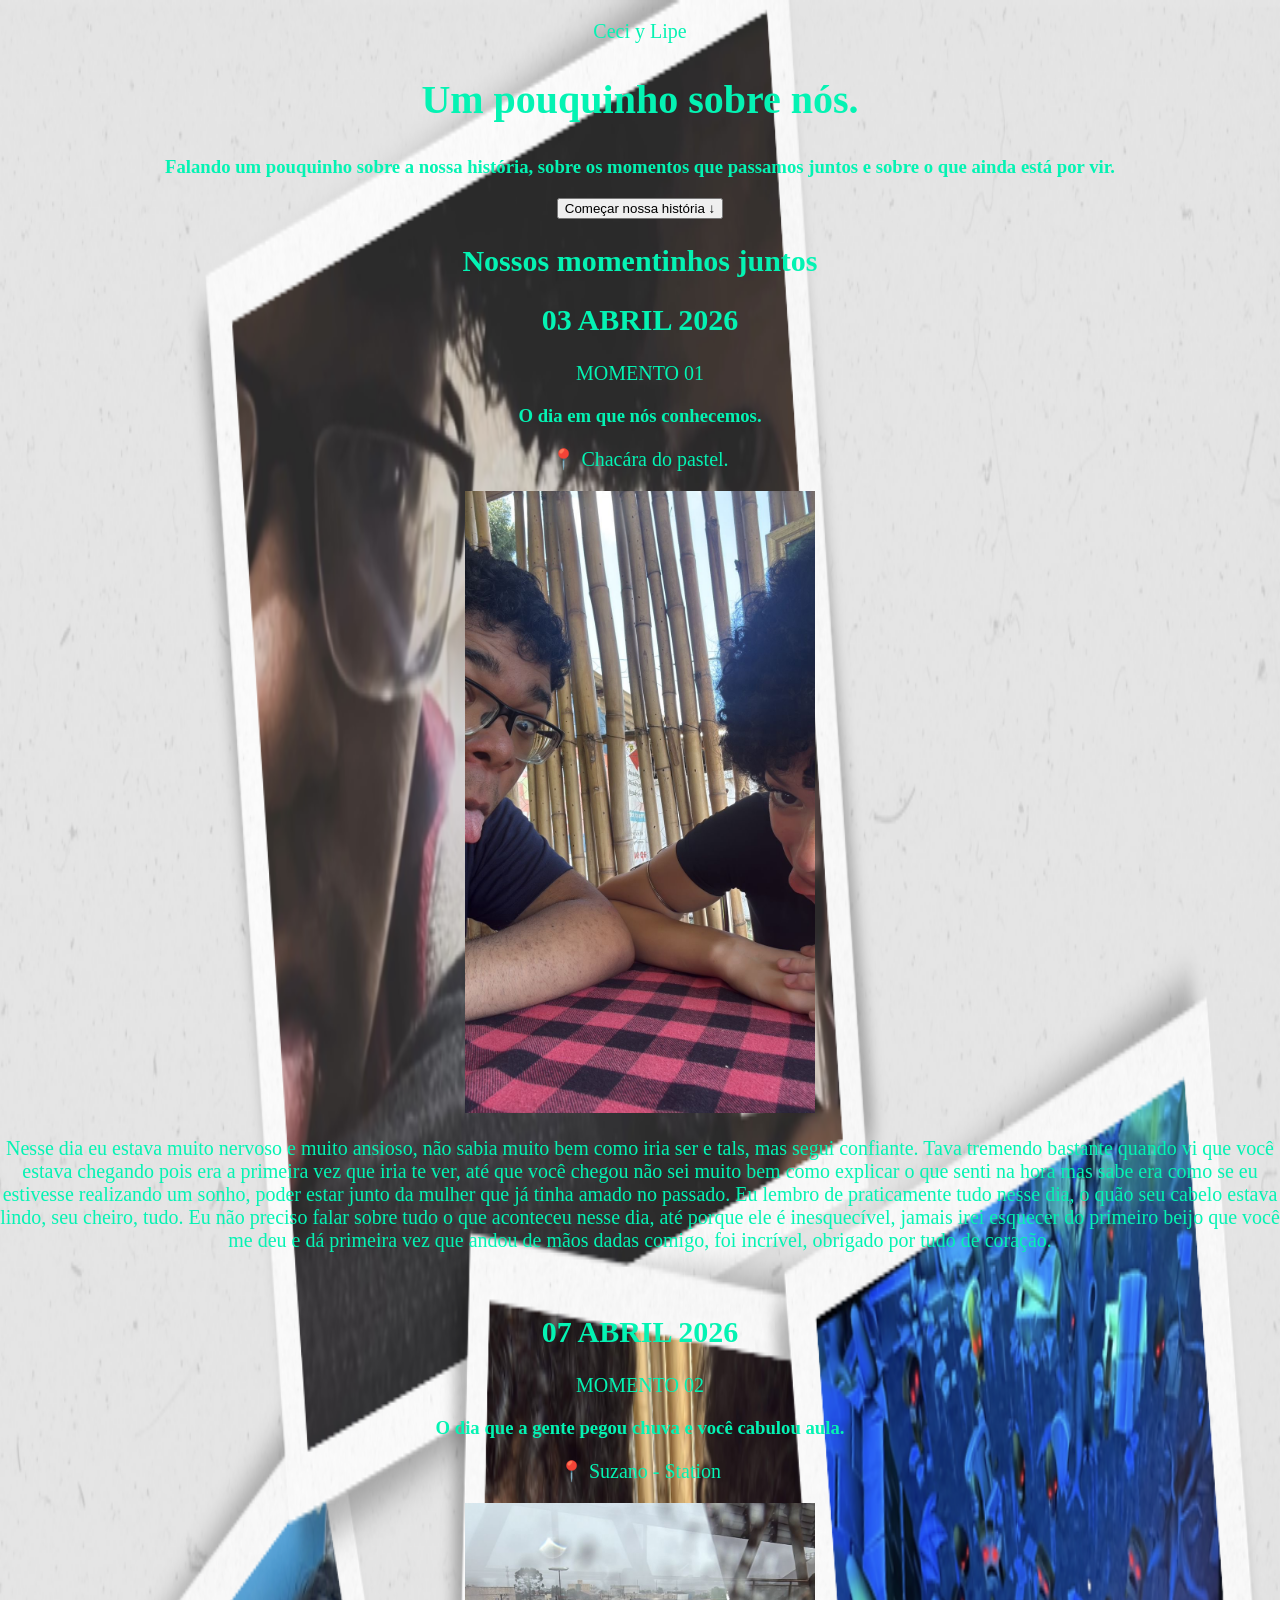
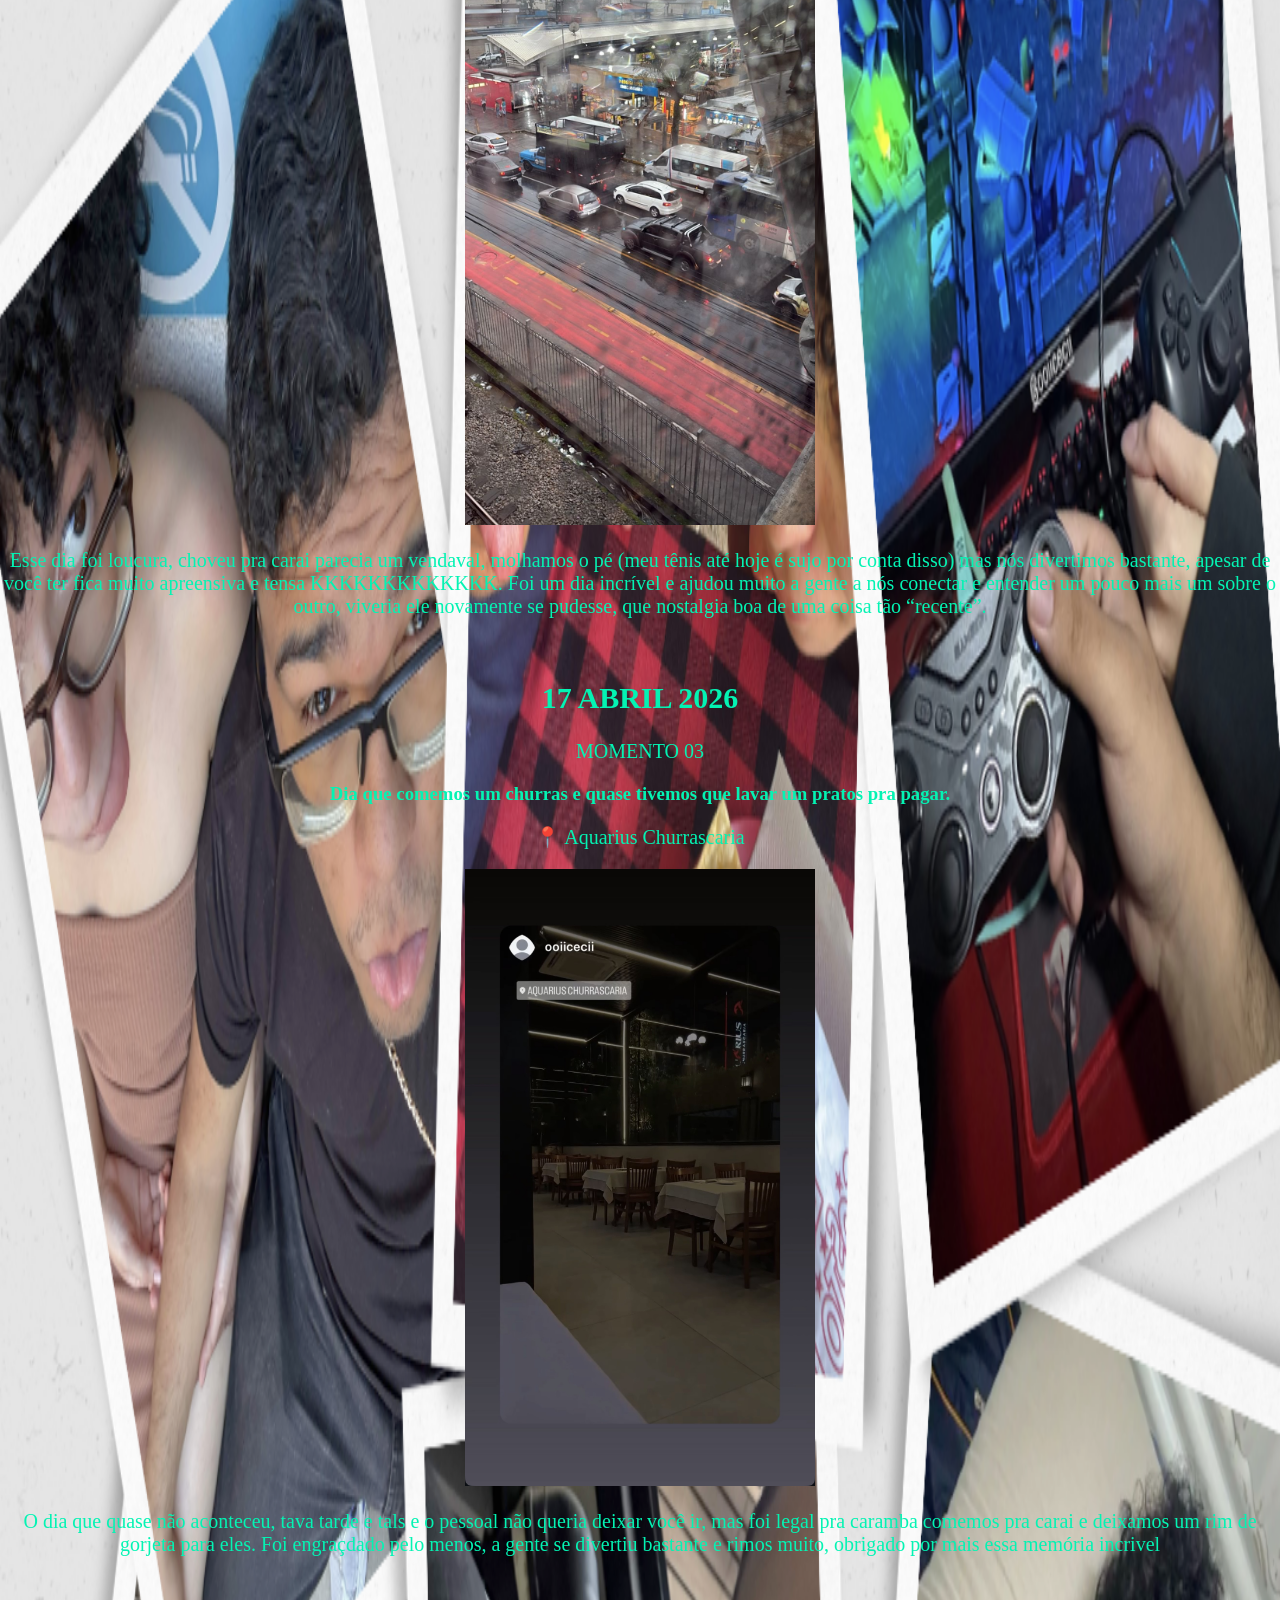
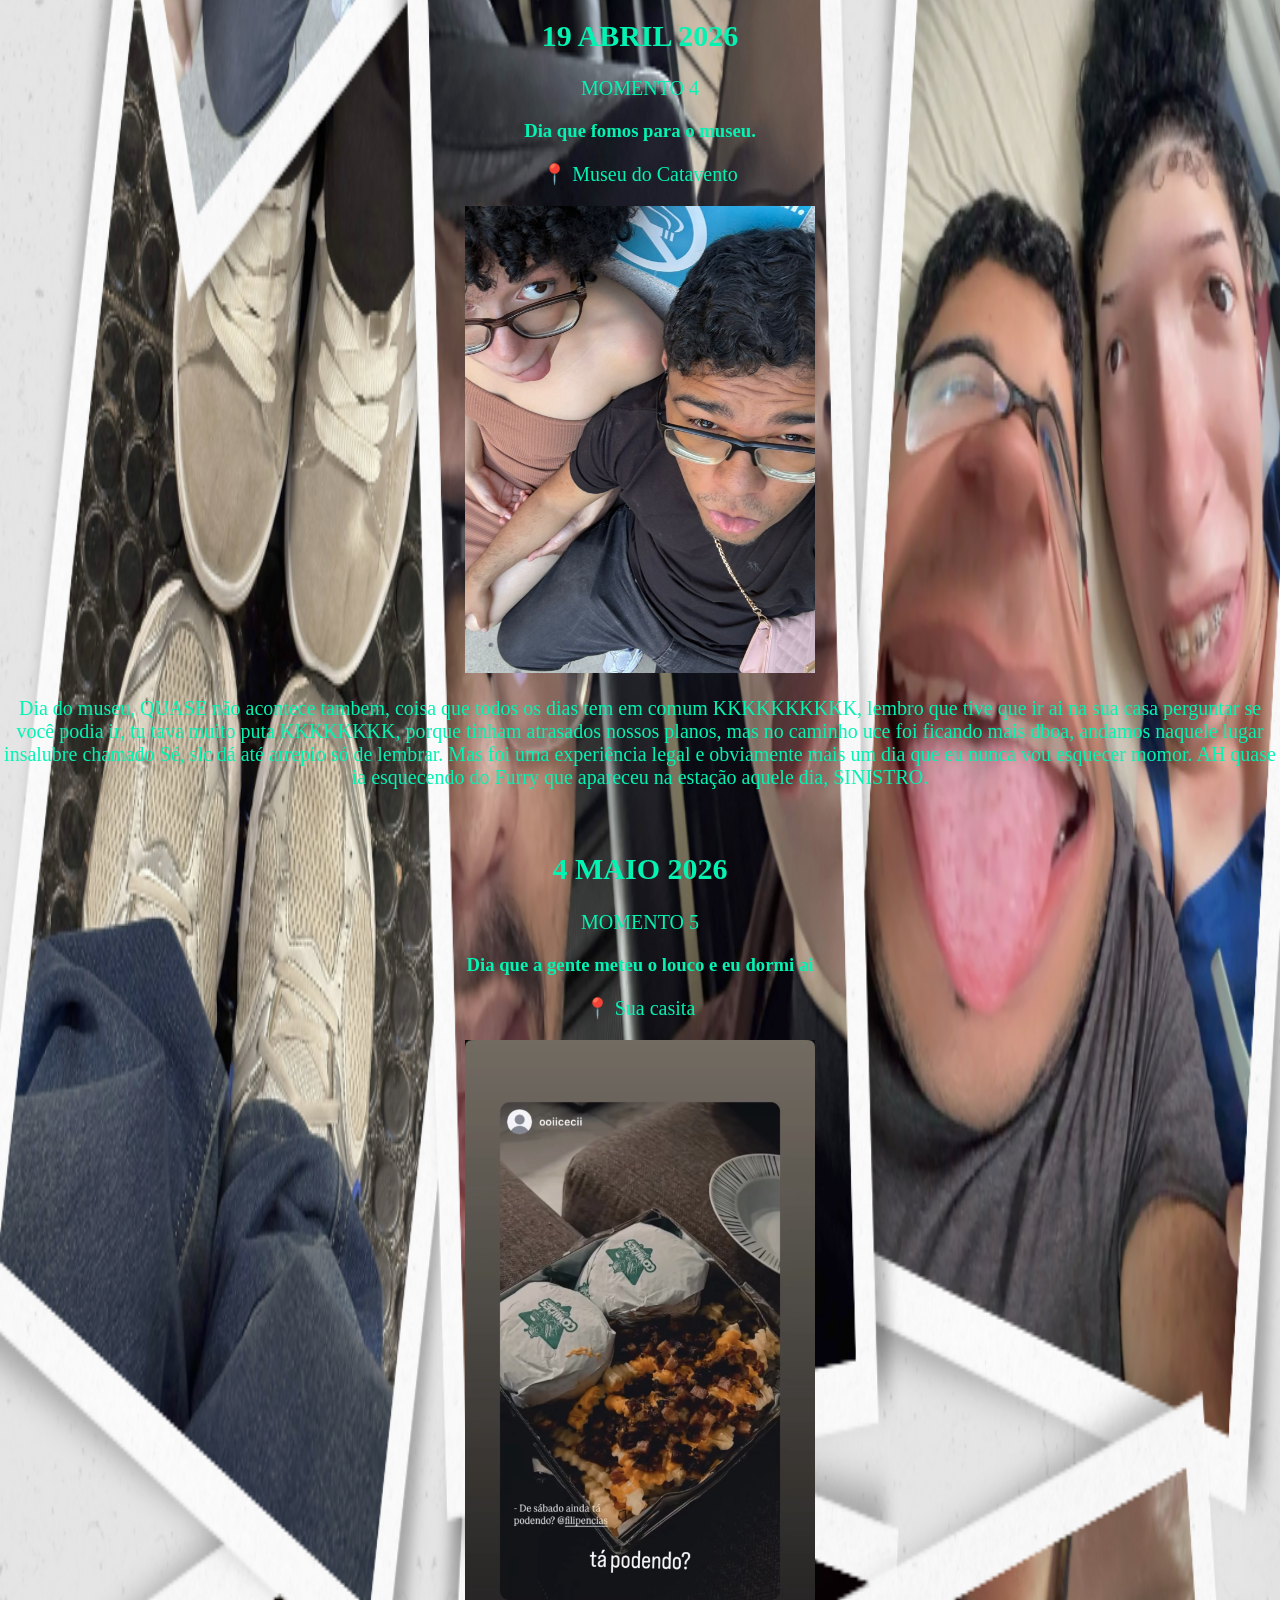
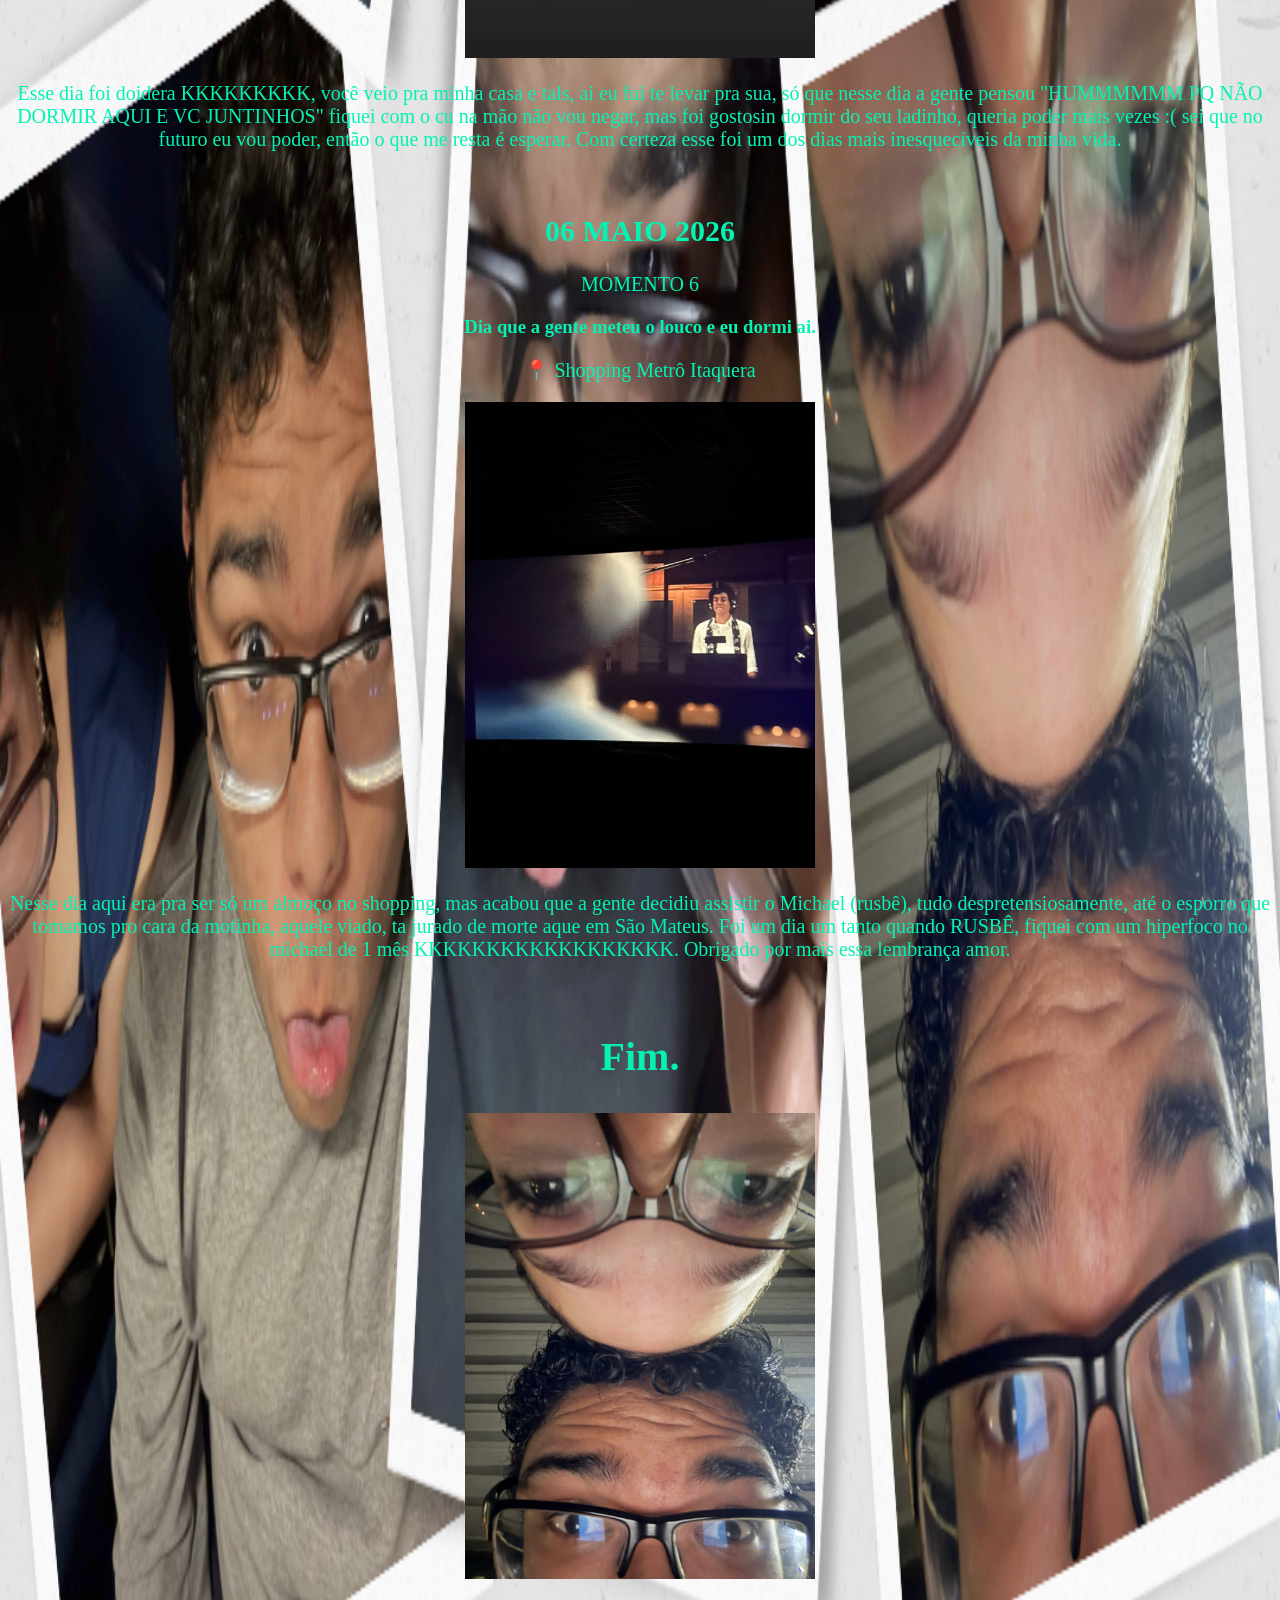
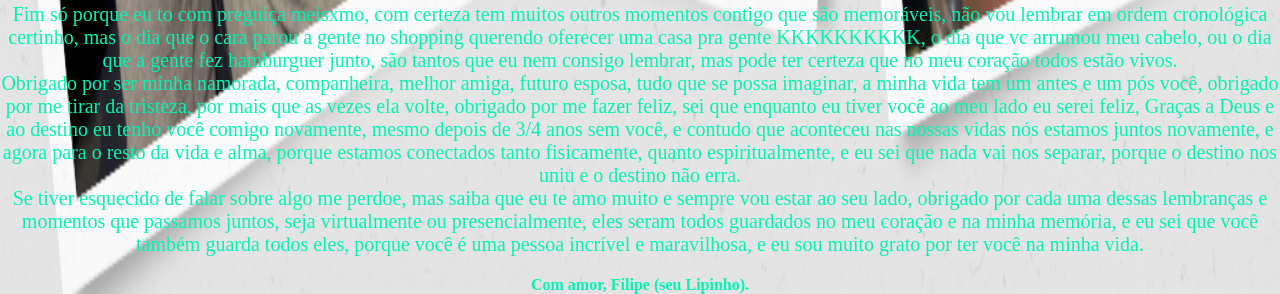
==== index.html @ 2958c614 "Rename index.html.html to index.html" ====
<!DOCTYPE html>
<html lang="pt-BR">
<head>
    <meta charset="UTF-8">
    <meta name="viewport" content="width=device-width, initial-scale=1.0">

    <title>Site para minha amada ceci.</title>

    <link rel="stylesheet" href="style.css">
</head>

<body>

    <!-- CAPA -->
    <section class="capa">

        <div class="capa-conteudo">

            <p class="pequeno">Ceci y Lipe</p>

            <h1> Um pouquinho sobre nós. </h1>

            <p class="descricao">
                <h3>Falando um pouquinho sobre a nossa história, sobre os momentos que passamos juntos e sobre o que ainda está por vir.</h3>
            </p>

            <button onclick="document.getElementById('trajetoria').scrollIntoView({ behavior: 'smooth' })">
                Começar nossa história ↓
            </button>

        </div>

    </section>


    <!-- TRAJETÓRIA -->
    <section id="trajetoria" class="trajetoria">

        <div class="titulo">
            <h2>Nossos momentinhos juntos</h2>
        </div>


        <!-- DIA 1 -->
        <div class="momento">

            <div class="data">
                <span><h2>03 ABRIL 2026</h3></span>
            </div>

            <div class="linha"></div>

            <div class="card">

                <p class="numero">MOMENTO 01</p>

                <h3>O dia em que nós conhecemos.</h3>

                <p class="local">
                    📍 Chacára do pastel.
                </p>

                <div class="fotos">

                    <img src="imagens/dia-01/foto1.jpg" width="350" alt="Nosso primeiro passeio">

                
                </div>

                <p class="texto">
                    Nesse dia eu estava muito nervoso e muito ansioso, não sabia muito bem como iria ser e tals, mas segui confiante. Tava tremendo bastante quando vi que você estava chegando pois era a primeira vez que iria te ver, até que você chegou não sei muito bem como explicar o que senti na hora mas sabe era como se eu estivesse realizando um sonho, poder estar junto da mulher que já tinha amado no passado. Eu lembro de praticamente tudo nesse dia, o quão seu cabelo estava lindo, seu cheiro, tudo.
                    Eu não preciso falar sobre tudo o que aconteceu nesse dia, até porque ele é inesquecível, jamais irei esquecer do primeiro beijo que você me deu e dá primeira vez que andou de mãos dadas comigo, foi incrível, obrigado por tudo de coração. 
                </p>

            </div>

        </div>

    </div>

</div>
        <!-- DIA 2 -->
        <div class="momento">

           <br div>
                <span><h2>07 ABRIL 2026</h2></span>
            </div>

            <div class="linha"></div>

            <div class="card">

                <p class="numero">MOMENTO 02</p>

                <h3>O dia que a gente pegou chuva e você cabulou aula.</h3>

                <p class="local">
                    📍 Suzano - Station
                </p>

                <div class="fotos">

                    <img src="imagens/dia-02/foto2.jpg" width="350" alt="Nosso passeio">

                </div>

            </div>
                <p class="texto">
                    Esse dia foi loucura, choveu pra carai parecia um vendaval, molhamos o pé (meu tênis até hoje é sujo por conta disso) mas nós divertimos bastante, apesar de você ter fica muito apreensiva e tensa KKKKKKKKKKKKK. Foi um dia incrível e ajudou muito a gente a nós conectar e entender um pouco mais um sobre o outro, viveria ele novamente se pudesse, que nostalgia boa de uma coisa tão “recente”.
                </p>

            </div>

        </div>


        <!-- DIA 3 -->
        <div class="momento">

            <br  div class="data">
                <span><h2> 17 ABRIL 2026 </h2></span>
        
            </div>

            <div class="linha"></div>

            <div class="card">

                <p class="numero">MOMENTO 03</p>

                <h3>Dia que comemos um churras e quase tivemos que lavar um pratos pra pagar.</h3>

                <p class="local">
                    📍 Aquarius Churrascaria
                </p>

                <div class="fotos">

                    <img src="imagens/dia-03/foto3.jpg" width="350" alt="Nossa foto">

                </div>

                <p class="texto">
                   O dia que quase não aconteceu, tava tarde e tals e o pessoal não queria deixar você ir, mas foi legal pra caramba comemos pra carai e deixamos um rim de gorjeta para eles. Foi engraçdado pelo menos, a gente se divertiu bastante e rimos muito, obrigado por mais essa memória incrivel
                </p>

            </div>

        </div>

        <!-- MOMENTO 4 -->
        <div class="momento">

           <br div>
                <span><h2>19 ABRIL 2026</h2></span>
            </div>

            <div class="linha"></div>

            <div class="card">

                <p class="numero">MOMENTO 4</p>

                <h3>Dia que fomos para o museu.</h3>

                <p class="local">
                    📍 Museu do Catavento
                </p>

                <div class="fotos">

                    <img src="imagens/dia-04/foto4.jpg" width="350" alt="Nosso passeio">

                </div>

            </div>
                <p class="texto">
                   Dia do museu, QUASE não acontece tambem, coisa que todos os dias tem em comum KKKKKKKKKK, 
                   lembro que tive que ir ai na sua casa perguntar se você podia ir, tu tava muito puta KKKKKKKK, porque tinham atrasados nossos planos, mas no caminho uce foi ficando mais dboa, 
                   andamos naquele lugar insalubre chamado Sé, slc dá até arrepio só de lembrar. Mas foi uma experiência legal e obviamente mais um dia que eu nunca vou esquecer momor. AH quase ia esquecendo do Furry que apareceu na estação aquele dia, SINISTRO.
                </p>

            </div>

             <!-- MOMENTO 5 -->
        <div class="momento">

           <br div>
                <span><h2>4 MAIO 2026</h2></span>
            </div>

            <div class="linha"></div>

            <div class="card">

                <p class="numero">MOMENTO 5</p>

                <h3>Dia que a gente meteu o louco e eu dormi ai</h3>

                <p class="local">
                    📍 Sua casita
                </p>

                <div class="fotos">

                    <img src="imagens/dia-05/foto5.jpg" width="350" alt="Nosso passeio">

                </div>

            </div>
                <p class="texto">
                   Esse dia foi doidera KKKKKKKKK, você veio pra minha casa e tals, ai eu fui te levar pra sua, só que nesse dia a gente pensou "HUMMMMMM PQ NÃO DORMIR AQUI E VC JUNTINHOS" fiquei com o cu na
                   mão não vou negar, mas foi gostosin dormir do seu ladinho, queria poder mais vezes :( sei que no futuro eu vou poder, então o que me resta é esperar. Com certeza esse foi um dos dias mais 
                   inesquecíveis da minha vida.
                </p>

            <!-- MOMENTO 6 -->
        <div class="momento">

           <br div>
                <span><h2>06 MAIO 2026</h2></span>
            </div>

            <div class="linha"></div>

            <div class="card">

                <p class="numero">MOMENTO 6</p>

                <h3>Dia que a gente meteu o louco e eu dormi ai.</h3>

                <p class="local">
                    📍 Shopping Metrô Itaquera
                </p>

                <div class="fotos">

                    <img src="imagens/dia-06/foto6.jpg" width="350" alt="Nosso passeio">

                </div>

            </div>
                <p class="texto">
                   Nesse dia aqui era pra ser só um almoço no shopping, mas acabou que a gente decidiu assistir o Michael (rusbê), tudo despretensiosamente, até o esporro que tomamos pro cara da motinha,
                   aquele viado, ta jurado de morte aque em São Mateus. Foi um dia um tanto quando RUSBÊ, fiquei com um hiperfoco no michael de 1 mês KKKKKKKKKKKKKKKKKK. Obrigado por mais essa lembrança amor.
                </p>

            </div>


        <!-- FINAL -->
        <div class="final">

            <br div class="coracao"></div>

            <h1>Fim.</h1>

            <div class="fotos">

                    <img src="imagens/dia-07/foto7.jpg" width="350" alt="Nosso passeio">

                </div>
            

            <p>
                Fim só porque eu to com preguiça meisxmo, com certeza tem muitos outros momentos contigo que são memoráveis, não vou lembrar em ordem cronológica certinho, mas o dia que 
                    o cara parou a gente no shopping querendo oferecer uma casa pra gente KKKKKKKKKK, o dia que vc arrumou meu cabelo, ou o dia que a gente fez hamburguer junto, são tantos que eu nem consigo lembrar,
                mas pode ter certeza que no meu coração todos estão vivos. <br> Obrigado por ser minha namorada, companheira, melhor amiga, futuro esposa, tudo que se possa imaginar,
            a minha vida tem um antes e um pós você, obrigado por me tirar da tristeza, por mais que as vezes ela volte, obrigado por me fazer feliz, sei que enquanto eu tiver você ao meu lado
            eu serei feliz, Graças a Deus e ao destino eu tenho você comigo novamente, mesmo depois de 3/4 anos sem você, e contudo que aconteceu nas nossas vidas nós estamos juntos novamente, e agora
            para o resto da vida e alma, porque estamos conectados tanto fisicamente, quanto espiritualmente, e eu sei que nada vai nos separar, porque o destino nos uniu e o destino não erra.<br>
            Se tiver esquecido de falar sobre algo me perdoe, mas saiba que eu te amo muito e sempre vou estar ao seu lado, obrigado por cada uma dessas lembranças e momentos que passamos juntos,
            seja virtualmente ou presencialmente, eles seram todos guardados no meu coração e na minha memória, e eu sei que você também guarda todos eles, porque você é uma pessoa incrível e maravilhosa, e eu sou muito grato por ter você na minha vida.
            </p>
            

            <strong>
                Com amor, Filipe (seu Lipinho).
            </strong> 

        </div>
         
        

    </section>


    <script src="script.js"></script>

</body>
</html>
---- style.css ----
body {
    margin: 0;
    min-height: 100vh;
    display: flex;
    justify-content: center;
    align-items: center;
    flex-direction: column;

    background-image: url("nois.jpg");
    background-size: 100% 100%;
    background-position: center;
    background-repeat: no-repeat;

    color: rgb(4, 243, 179);
    text-align: center;
    h1 {
    font-size: 40px;
}

h2 {
    font-size: 30px;
}

p {
    font-size: 20px;
}
}
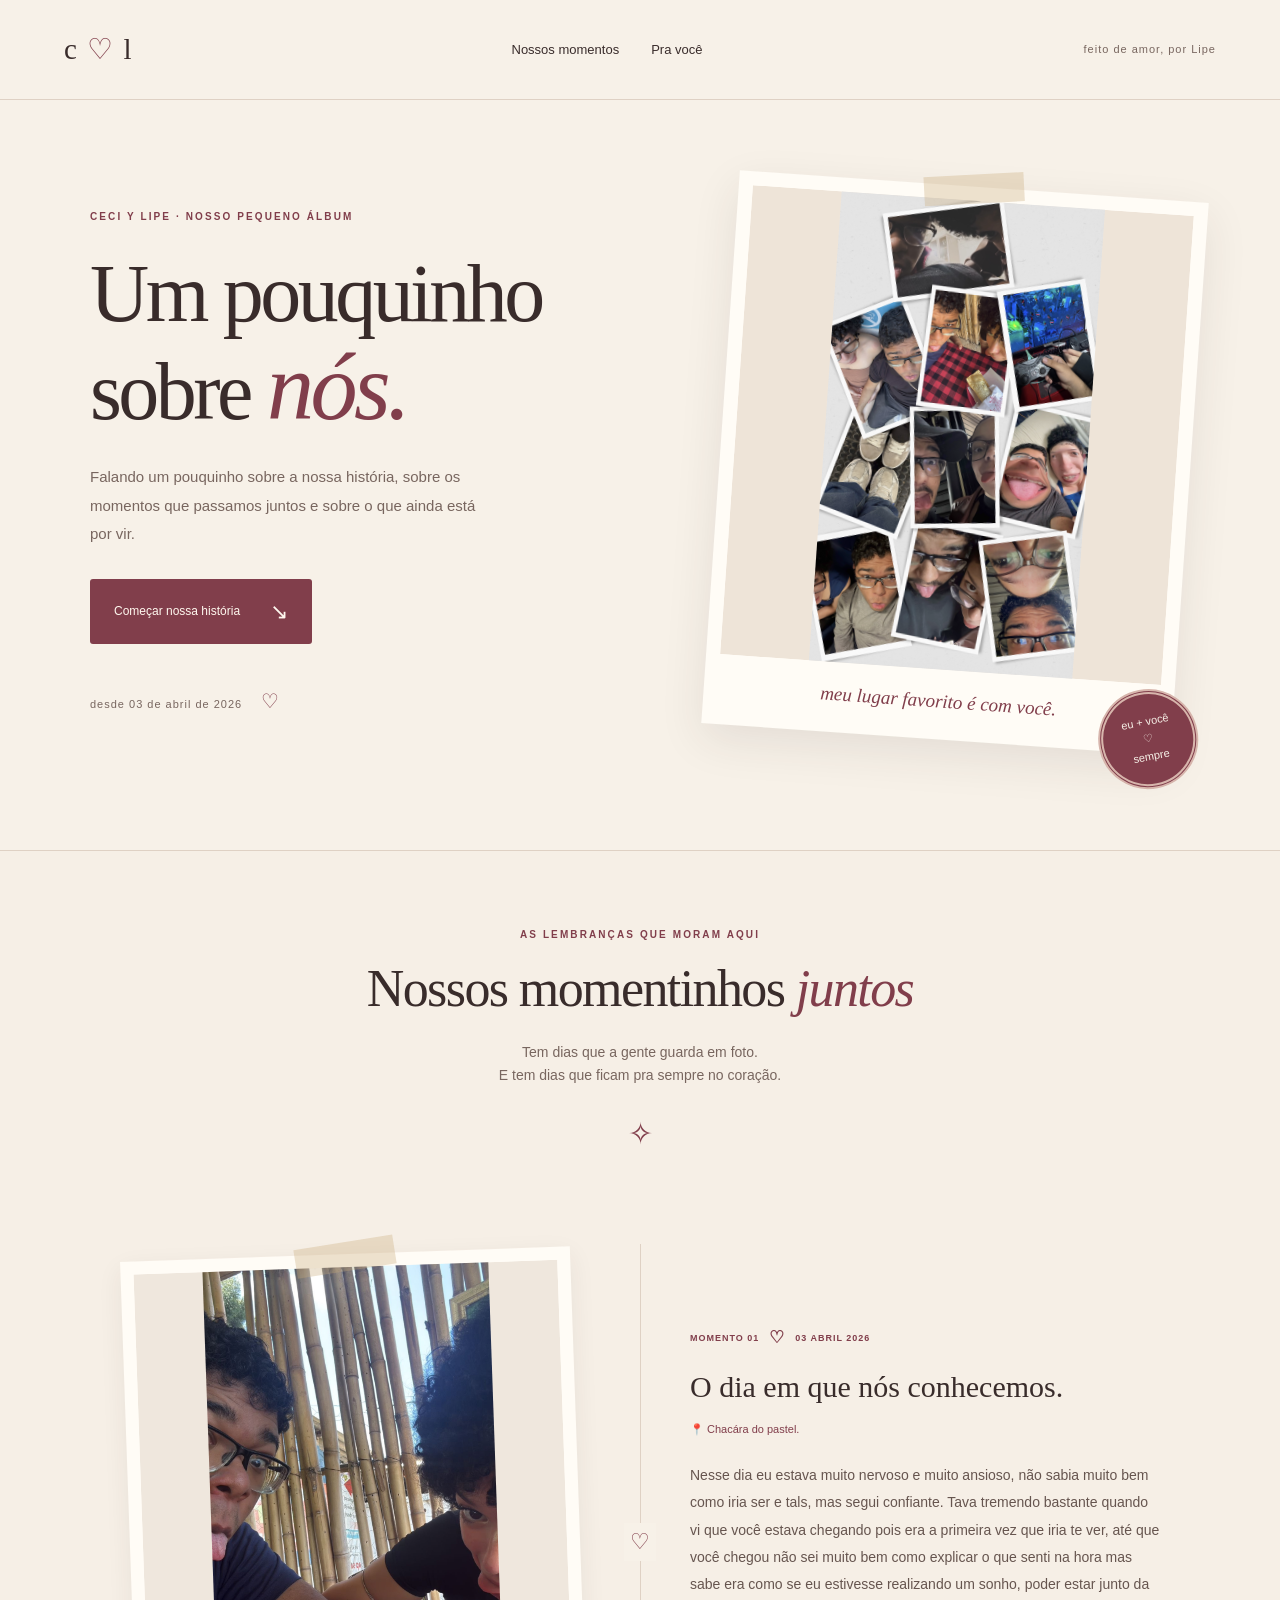
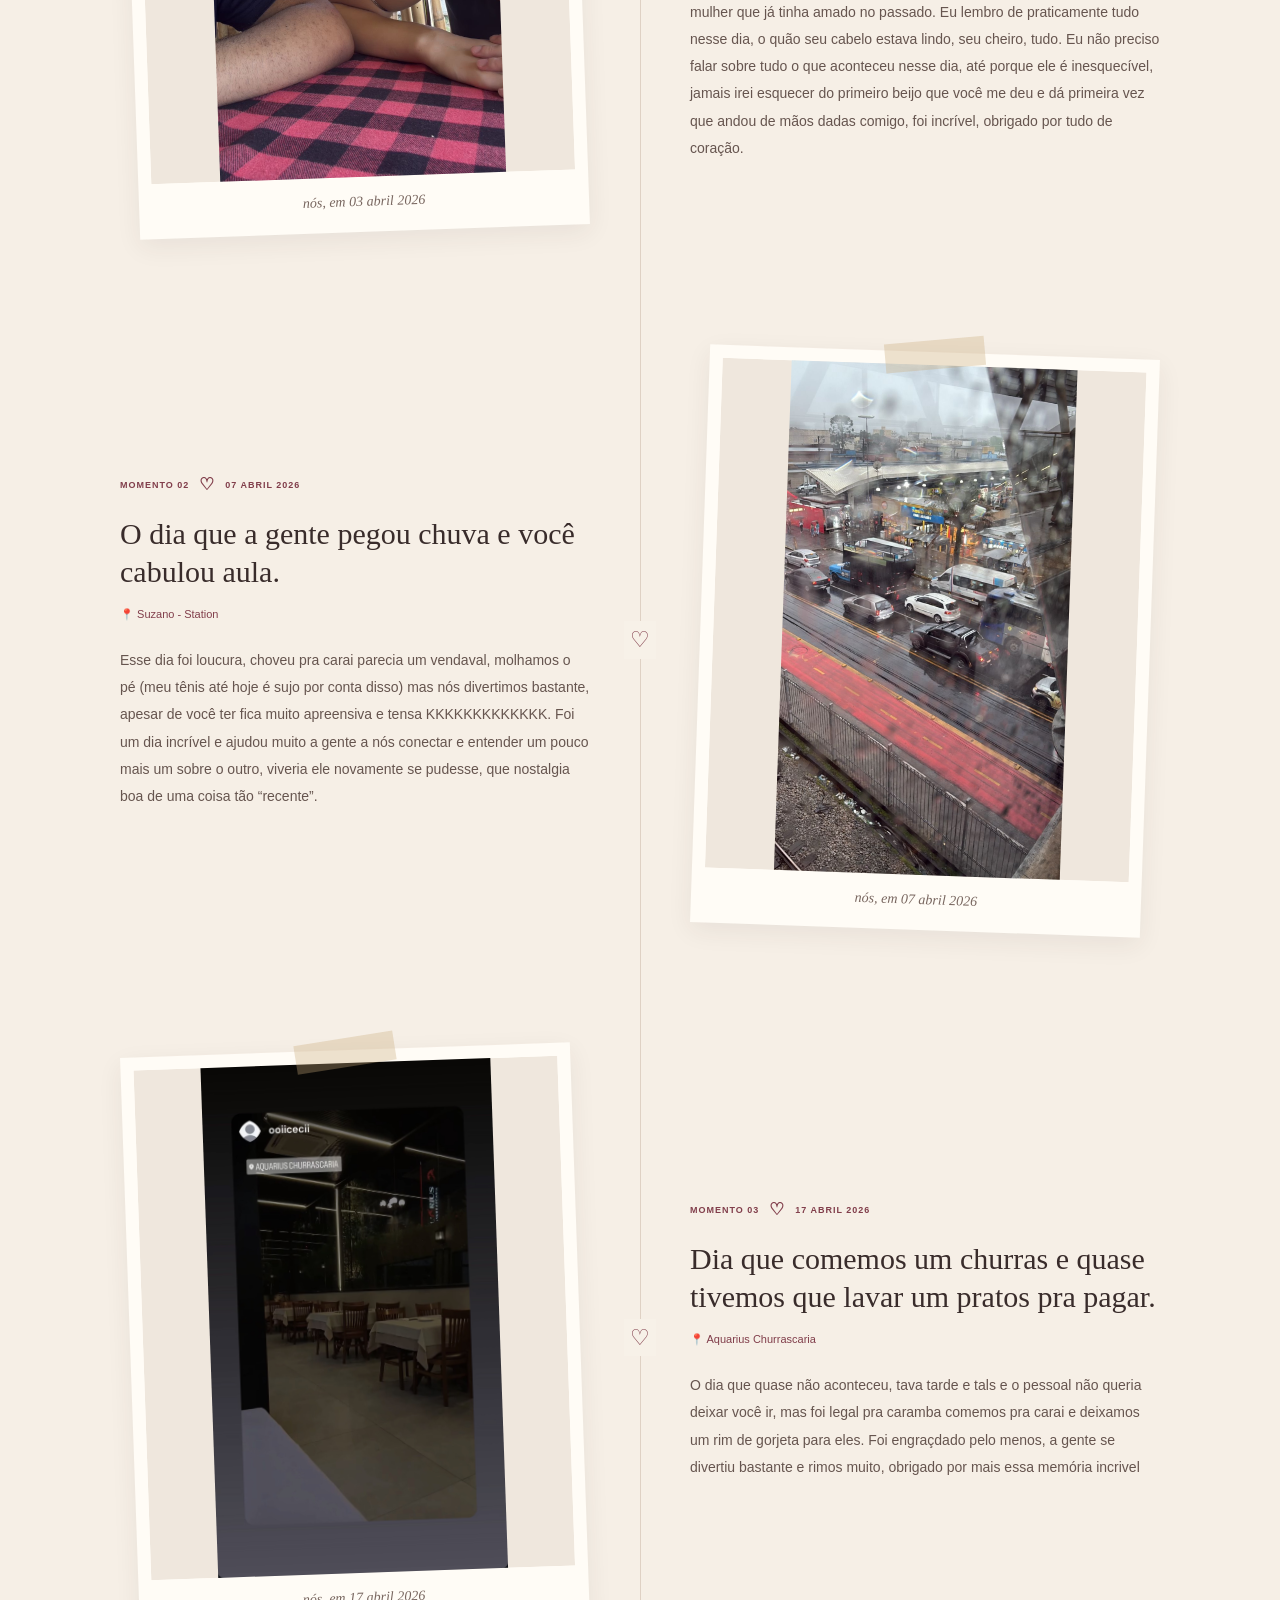
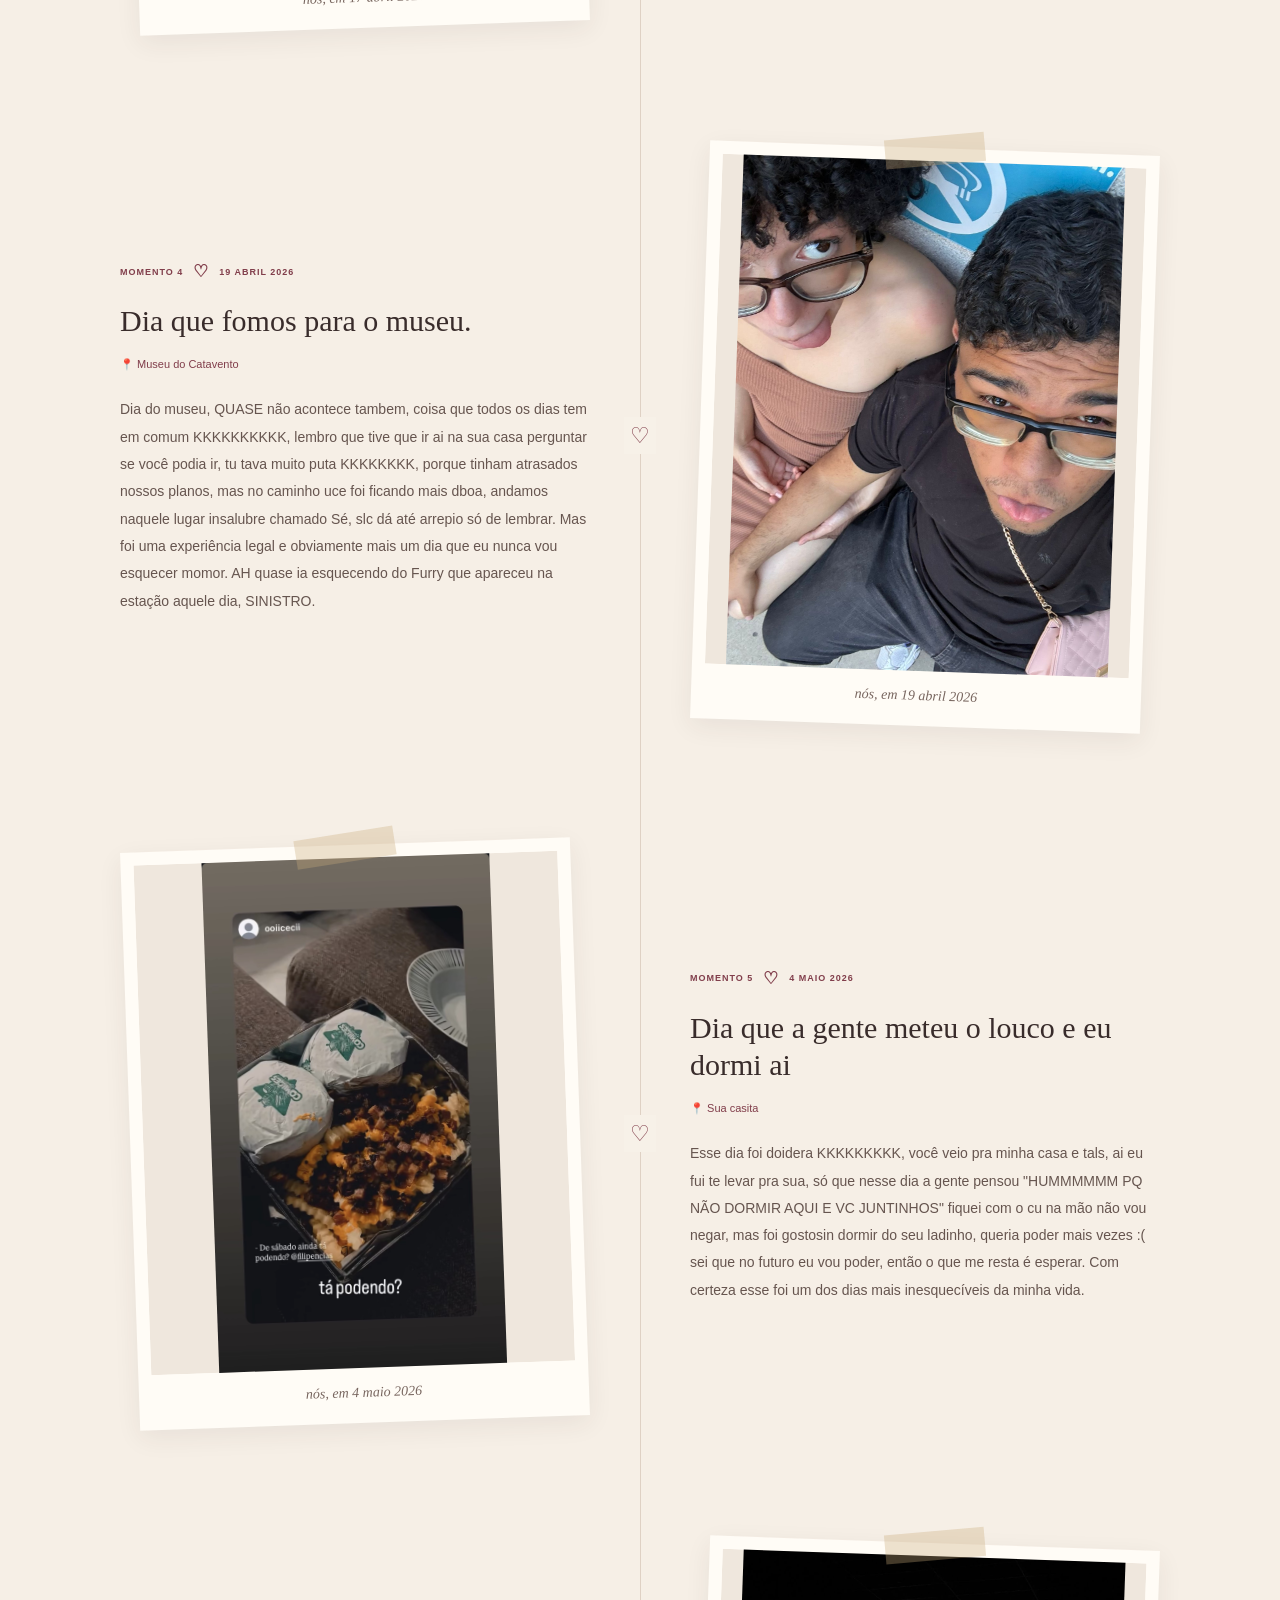
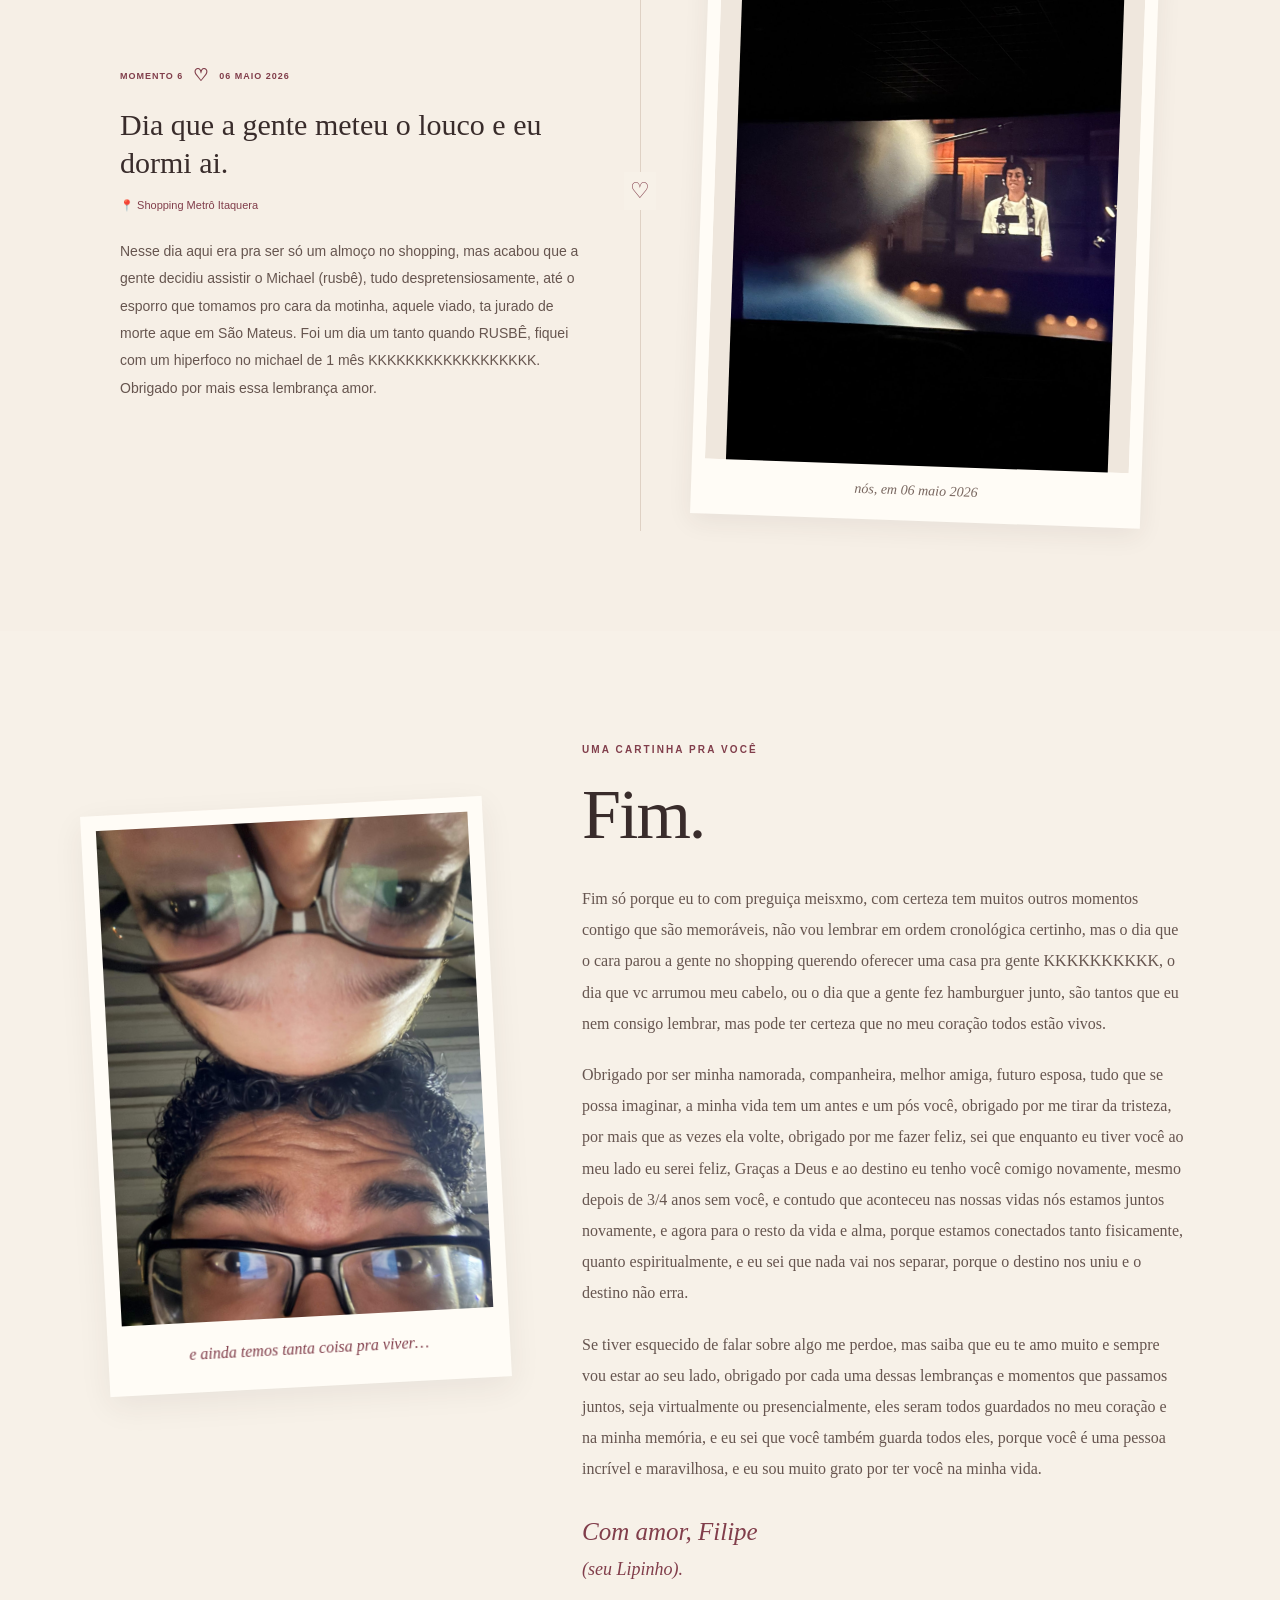
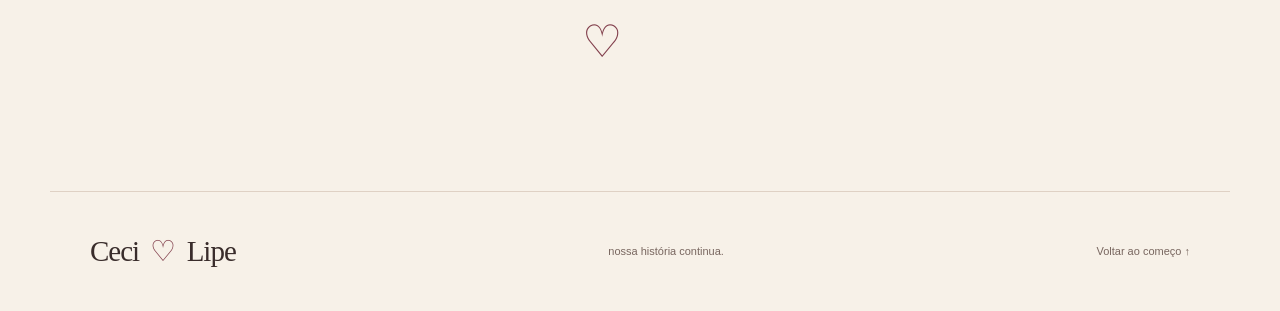
==== commit 7c0ad5fc: "Add files via upload" ====
--- a/index.html
+++ b/index.html
@@ -1,291 +1,38 @@
 <!DOCTYPE html>
 <html lang="pt-BR">
-<head>
-    <meta charset="UTF-8">
-    <meta name="viewport" content="width=device-width, initial-scale=1.0">
-
-    <title>Site para minha amada ceci.</title>
-
-    <link rel="stylesheet" href="style.css">
-</head>
-
-<body>
-
-    <!-- CAPA -->
-    <section class="capa">
-
-        <div class="capa-conteudo">
-
-            <p class="pequeno">Ceci y Lipe</p>
-
-            <h1> Um pouquinho sobre nós. </h1>
-
-            <p class="descricao">
-                <h3>Falando um pouquinho sobre a nossa história, sobre os momentos que passamos juntos e sobre o que ainda está por vir.</h3>
-            </p>
-
-            <button onclick="document.getElementById('trajetoria').scrollIntoView({ behavior: 'smooth' })">
-                Começar nossa história ↓
-            </button>
-
-        </div>
-
-    </section>
-
-
-    <!-- TRAJETÓRIA -->
-    <section id="trajetoria" class="trajetoria">
-
-        <div class="titulo">
-            <h2>Nossos momentinhos juntos</h2>
-        </div>
-
-
-        <!-- DIA 1 -->
-        <div class="momento">
-
-            <div class="data">
-                <span><h2>03 ABRIL 2026</h3></span>
-            </div>
-
-            <div class="linha"></div>
-
-            <div class="card">
-
-                <p class="numero">MOMENTO 01</p>
-
-                <h3>O dia em que nós conhecemos.</h3>
-
-                <p class="local">
-                    📍 Chacára do pastel.
-                </p>
-
-                <div class="fotos">
-
-                    <img src="imagens/dia-01/foto1.jpg" width="350" alt="Nosso primeiro passeio">
-
-                
-                </div>
-
-                <p class="texto">
-                    Nesse dia eu estava muito nervoso e muito ansioso, não sabia muito bem como iria ser e tals, mas segui confiante. Tava tremendo bastante quando vi que você estava chegando pois era a primeira vez que iria te ver, até que você chegou não sei muito bem como explicar o que senti na hora mas sabe era como se eu estivesse realizando um sonho, poder estar junto da mulher que já tinha amado no passado. Eu lembro de praticamente tudo nesse dia, o quão seu cabelo estava lindo, seu cheiro, tudo.
-                    Eu não preciso falar sobre tudo o que aconteceu nesse dia, até porque ele é inesquecível, jamais irei esquecer do primeiro beijo que você me deu e dá primeira vez que andou de mãos dadas comigo, foi incrível, obrigado por tudo de coração. 
-                </p>
-
-            </div>
-
-        </div>
-
-    </div>
-
-</div>
-        <!-- DIA 2 -->
-        <div class="momento">
-
-           <br div>
-                <span><h2>07 ABRIL 2026</h2></span>
-            </div>
-
-            <div class="linha"></div>
-
-            <div class="card">
-
-                <p class="numero">MOMENTO 02</p>
-
-                <h3>O dia que a gente pegou chuva e você cabulou aula.</h3>
-
-                <p class="local">
-                    📍 Suzano - Station
-                </p>
-
-                <div class="fotos">
-
-                    <img src="imagens/dia-02/foto2.jpg" width="350" alt="Nosso passeio">
-
-                </div>
-
-            </div>
-                <p class="texto">
-                    Esse dia foi loucura, choveu pra carai parecia um vendaval, molhamos o pé (meu tênis até hoje é sujo por conta disso) mas nós divertimos bastante, apesar de você ter fica muito apreensiva e tensa KKKKKKKKKKKKK. Foi um dia incrível e ajudou muito a gente a nós conectar e entender um pouco mais um sobre o outro, viveria ele novamente se pudesse, que nostalgia boa de uma coisa tão “recente”.
-                </p>
-
-            </div>
-
-        </div>
-
-
-        <!-- DIA 3 -->
-        <div class="momento">
-
-            <br  div class="data">
-                <span><h2> 17 ABRIL 2026 </h2></span>
-        
-            </div>
-
-            <div class="linha"></div>
-
-            <div class="card">
-
-                <p class="numero">MOMENTO 03</p>
-
-                <h3>Dia que comemos um churras e quase tivemos que lavar um pratos pra pagar.</h3>
-
-                <p class="local">
-                    📍 Aquarius Churrascaria
-                </p>
-
-                <div class="fotos">
-
-                    <img src="imagens/dia-03/foto3.jpg" width="350" alt="Nossa foto">
-
-                </div>
-
-                <p class="texto">
-                   O dia que quase não aconteceu, tava tarde e tals e o pessoal não queria deixar você ir, mas foi legal pra caramba comemos pra carai e deixamos um rim de gorjeta para eles. Foi engraçdado pelo menos, a gente se divertiu bastante e rimos muito, obrigado por mais essa memória incrivel
-                </p>
-
-            </div>
-
-        </div>
-
-        <!-- MOMENTO 4 -->
-        <div class="momento">
-
-           <br div>
-                <span><h2>19 ABRIL 2026</h2></span>
-            </div>
-
-            <div class="linha"></div>
-
-            <div class="card">
-
-                <p class="numero">MOMENTO 4</p>
-
-                <h3>Dia que fomos para o museu.</h3>
-
-                <p class="local">
-                    📍 Museu do Catavento
-                </p>
-
-                <div class="fotos">
-
-                    <img src="imagens/dia-04/foto4.jpg" width="350" alt="Nosso passeio">
-
-                </div>
-
-            </div>
-                <p class="texto">
-                   Dia do museu, QUASE não acontece tambem, coisa que todos os dias tem em comum KKKKKKKKKK, 
+<head><meta charset="UTF-8"><meta name="viewport" content="width=device-width, initial-scale=1.0"><meta name="theme-color" content="#f7f1e8"><meta name="description" content="Ceci e Lipe: um álbum dos nossos momentos, das pequenas aventuras e de tudo que ainda vamos viver."><title>Site para minha amada ceci.</title><link rel="stylesheet" href="style.css"></head>
+<body id="inicio"><a class="pular" href="#trajetoria">Pular para nossa história</a>
+<header class="cabecalho"><a class="marca" href="#inicio" aria-label="Ceci e Lipe, início">c <span>♡</span> l</a><nav aria-label="Navegação principal"><a href="#trajetoria">Nossos momentos</a><a href="#carta">Pra você</a></nav><span class="feito">feito de amor, por Lipe</span></header>
+<main><section class="capa" aria-labelledby="titulo"><div class="capa-conteudo"><p class="etiqueta">CECI Y LIPE · NOSSO PEQUENO ÁLBUM</p><h1 id="titulo">Um pouquinho<br>sobre <em>nós.</em></h1><p class="descricao">Falando um pouquinho sobre a nossa história, sobre os momentos que passamos juntos e sobre o que ainda está por vir.</p><a class="botao" href="#trajetoria">Começar nossa história <span aria-hidden="true">↘</span></a><p class="rodape-capa">desde 03 de abril de 2026 <span aria-hidden="true">♡</span></p></div><figure class="retrato"><img src="nois.jpg" alt="Ceci e Lipe juntos" fetchpriority="high"><figcaption>meu lugar favorito é com você.</figcaption><span class="selo" aria-hidden="true">eu + você<br>♡<br>sempre</span></figure></section>
+<section class="trajetoria" id="trajetoria" aria-labelledby="momentos-titulo"><div class="abertura"><p class="etiqueta">AS LEMBRANÇAS QUE MORAM AQUI</p><h2 id="momentos-titulo">Nossos momentinhos <em>juntos</em></h2><p>Tem dias que a gente guarda em foto.<br>E tem dias que ficam pra sempre no coração.</p><span class="ornamento" aria-hidden="true">✧</span></div><div class="momentos"><article class="momento" id="momento-1">
+      <figure class="foto"><img src="imagens/dia-01/foto1.jpg" alt="Ceci e Lipe — lembrança de 03 abril 2026" loading="lazy" decoding="async"><figcaption>nós, em 03 abril 2026</figcaption></figure>
+      <div class="memoria"><p class="etiqueta">MOMENTO 01 <span>♡</span> <time datetime="2026-04-03">03 ABRIL 2026</time></p><h3>O dia em que nós conhecemos.</h3><p class="local">📍 Chacára do pastel.</p><p class="texto">Nesse dia eu estava muito nervoso e muito ansioso, não sabia muito bem como iria ser e tals, mas segui confiante. Tava tremendo bastante quando vi que você estava chegando pois era a primeira vez que iria te ver, até que você chegou não sei muito bem como explicar o que senti na hora mas sabe era como se eu estivesse realizando um sonho, poder estar junto da mulher que já tinha amado no passado. Eu lembro de praticamente tudo nesse dia, o quão seu cabelo estava lindo, seu cheiro, tudo.
+                    Eu não preciso falar sobre tudo o que aconteceu nesse dia, até porque ele é inesquecível, jamais irei esquecer do primeiro beijo que você me deu e dá primeira vez que andou de mãos dadas comigo, foi incrível, obrigado por tudo de coração.</p></div>
+    </article><article class="momento" id="momento-2">
+      <figure class="foto"><img src="imagens/dia-02/foto2.jpg" alt="Ceci e Lipe — lembrança de 07 abril 2026" loading="lazy" decoding="async"><figcaption>nós, em 07 abril 2026</figcaption></figure>
+      <div class="memoria"><p class="etiqueta">MOMENTO 02 <span>♡</span> <time datetime="2026-04-07">07 ABRIL 2026</time></p><h3>O dia que a gente pegou chuva e você cabulou aula.</h3><p class="local">📍 Suzano - Station</p><p class="texto">Esse dia foi loucura, choveu pra carai parecia um vendaval, molhamos o pé (meu tênis até hoje é sujo por conta disso) mas nós divertimos bastante, apesar de você ter fica muito apreensiva e tensa KKKKKKKKKKKKK. Foi um dia incrível e ajudou muito a gente a nós conectar e entender um pouco mais um sobre o outro, viveria ele novamente se pudesse, que nostalgia boa de uma coisa tão “recente”.</p></div>
+    </article><article class="momento" id="momento-3">
+      <figure class="foto"><img src="imagens/dia-03/foto3.jpg" alt="Ceci e Lipe — lembrança de 17 abril 2026" loading="lazy" decoding="async"><figcaption>nós, em 17 abril 2026</figcaption></figure>
+      <div class="memoria"><p class="etiqueta">MOMENTO 03 <span>♡</span> <time datetime="2026-04-17">17 ABRIL 2026</time></p><h3>Dia que comemos um churras e quase tivemos que lavar um pratos pra pagar.</h3><p class="local">📍 Aquarius Churrascaria</p><p class="texto">O dia que quase não aconteceu, tava tarde e tals e o pessoal não queria deixar você ir, mas foi legal pra caramba comemos pra carai e deixamos um rim de gorjeta para eles. Foi engraçdado pelo menos, a gente se divertiu bastante e rimos muito, obrigado por mais essa memória incrivel</p></div>
+    </article><article class="momento" id="momento-4">
+      <figure class="foto"><img src="imagens/dia-04/foto4.jpg" alt="Ceci e Lipe — lembrança de 19 abril 2026" loading="lazy" decoding="async"><figcaption>nós, em 19 abril 2026</figcaption></figure>
+      <div class="memoria"><p class="etiqueta">MOMENTO 4 <span>♡</span> <time datetime="2026-04-19">19 ABRIL 2026</time></p><h3>Dia que fomos para o museu.</h3><p class="local">📍 Museu do Catavento</p><p class="texto">Dia do museu, QUASE não acontece tambem, coisa que todos os dias tem em comum KKKKKKKKKK, 
                    lembro que tive que ir ai na sua casa perguntar se você podia ir, tu tava muito puta KKKKKKKK, porque tinham atrasados nossos planos, mas no caminho uce foi ficando mais dboa, 
-                   andamos naquele lugar insalubre chamado Sé, slc dá até arrepio só de lembrar. Mas foi uma experiência legal e obviamente mais um dia que eu nunca vou esquecer momor. AH quase ia esquecendo do Furry que apareceu na estação aquele dia, SINISTRO.
-                </p>
-
-            </div>
-
-             <!-- MOMENTO 5 -->
-        <div class="momento">
-
-           <br div>
-                <span><h2>4 MAIO 2026</h2></span>
-            </div>
-
-            <div class="linha"></div>
-
-            <div class="card">
-
-                <p class="numero">MOMENTO 5</p>
-
-                <h3>Dia que a gente meteu o louco e eu dormi ai</h3>
-
-                <p class="local">
-                    📍 Sua casita
-                </p>
-
-                <div class="fotos">
-
-                    <img src="imagens/dia-05/foto5.jpg" width="350" alt="Nosso passeio">
-
-                </div>
-
-            </div>
-                <p class="texto">
-                   Esse dia foi doidera KKKKKKKKK, você veio pra minha casa e tals, ai eu fui te levar pra sua, só que nesse dia a gente pensou "HUMMMMMM PQ NÃO DORMIR AQUI E VC JUNTINHOS" fiquei com o cu na
+                   andamos naquele lugar insalubre chamado Sé, slc dá até arrepio só de lembrar. Mas foi uma experiência legal e obviamente mais um dia que eu nunca vou esquecer momor. AH quase ia esquecendo do Furry que apareceu na estação aquele dia, SINISTRO.</p></div>
+    </article><article class="momento" id="momento-5">
+      <figure class="foto"><img src="imagens/dia-05/foto5.jpg" alt="Ceci e Lipe — lembrança de 4 maio 2026" loading="lazy" decoding="async"><figcaption>nós, em 4 maio 2026</figcaption></figure>
+      <div class="memoria"><p class="etiqueta">MOMENTO 5 <span>♡</span> <time datetime="2026-05-04">4 MAIO 2026</time></p><h3>Dia que a gente meteu o louco e eu dormi ai</h3><p class="local">📍 Sua casita</p><p class="texto">Esse dia foi doidera KKKKKKKKK, você veio pra minha casa e tals, ai eu fui te levar pra sua, só que nesse dia a gente pensou "HUMMMMMM PQ NÃO DORMIR AQUI E VC JUNTINHOS" fiquei com o cu na
                    mão não vou negar, mas foi gostosin dormir do seu ladinho, queria poder mais vezes :( sei que no futuro eu vou poder, então o que me resta é esperar. Com certeza esse foi um dos dias mais 
-                   inesquecíveis da minha vida.
-                </p>
-
-            <!-- MOMENTO 6 -->
-        <div class="momento">
-
-           <br div>
-                <span><h2>06 MAIO 2026</h2></span>
-            </div>
-
-            <div class="linha"></div>
-
-            <div class="card">
-
-                <p class="numero">MOMENTO 6</p>
-
-                <h3>Dia que a gente meteu o louco e eu dormi ai.</h3>
-
-                <p class="local">
-                    📍 Shopping Metrô Itaquera
-                </p>
-
-                <div class="fotos">
-
-                    <img src="imagens/dia-06/foto6.jpg" width="350" alt="Nosso passeio">
-
-                </div>
-
-            </div>
-                <p class="texto">
-                   Nesse dia aqui era pra ser só um almoço no shopping, mas acabou que a gente decidiu assistir o Michael (rusbê), tudo despretensiosamente, até o esporro que tomamos pro cara da motinha,
-                   aquele viado, ta jurado de morte aque em São Mateus. Foi um dia um tanto quando RUSBÊ, fiquei com um hiperfoco no michael de 1 mês KKKKKKKKKKKKKKKKKK. Obrigado por mais essa lembrança amor.
-                </p>
-
-            </div>
-
-
-        <!-- FINAL -->
-        <div class="final">
-
-            <br div class="coracao"></div>
-
-            <h1>Fim.</h1>
-
-            <div class="fotos">
-
-                    <img src="imagens/dia-07/foto7.jpg" width="350" alt="Nosso passeio">
-
-                </div>
-            
-
-            <p>
-                Fim só porque eu to com preguiça meisxmo, com certeza tem muitos outros momentos contigo que são memoráveis, não vou lembrar em ordem cronológica certinho, mas o dia que 
+                   inesquecíveis da minha vida.</p></div>
+    </article><article class="momento" id="momento-6">
+      <figure class="foto"><img src="imagens/dia-06/foto6.jpg" alt="Ceci e Lipe — lembrança de 06 maio 2026" loading="lazy" decoding="async"><figcaption>nós, em 06 maio 2026</figcaption></figure>
+      <div class="memoria"><p class="etiqueta">MOMENTO 6 <span>♡</span> <time datetime="2026-05-06">06 MAIO 2026</time></p><h3>Dia que a gente meteu o louco e eu dormi ai.</h3><p class="local">📍 Shopping Metrô Itaquera</p><p class="texto">Nesse dia aqui era pra ser só um almoço no shopping, mas acabou que a gente decidiu assistir o Michael (rusbê), tudo despretensiosamente, até o esporro que tomamos pro cara da motinha,
+                   aquele viado, ta jurado de morte aque em São Mateus. Foi um dia um tanto quando RUSBÊ, fiquei com um hiperfoco no michael de 1 mês KKKKKKKKKKKKKKKKKK. Obrigado por mais essa lembrança amor.</p></div>
+    </article></div></section>
+<section class="final" id="carta" aria-labelledby="carta-titulo"><div class="carta-foto"><img src="imagens/dia-07/foto7.jpg" alt="Mais uma lembrança de nós dois" loading="lazy" decoding="async"><p>e ainda temos tanta coisa pra viver…</p></div><div class="carta"><p class="etiqueta">UMA CARTINHA PRA VOCÊ</p><h2 id="carta-titulo">Fim.</h2><div class="carta-texto"><p>Fim só porque eu to com preguiça meisxmo, com certeza tem muitos outros momentos contigo que são memoráveis, não vou lembrar em ordem cronológica certinho, mas o dia que 
                     o cara parou a gente no shopping querendo oferecer uma casa pra gente KKKKKKKKKK, o dia que vc arrumou meu cabelo, ou o dia que a gente fez hamburguer junto, são tantos que eu nem consigo lembrar,
-                mas pode ter certeza que no meu coração todos estão vivos. <br> Obrigado por ser minha namorada, companheira, melhor amiga, futuro esposa, tudo que se possa imaginar,
+                mas pode ter certeza que no meu coração todos estão vivos.</p><p>Obrigado por ser minha namorada, companheira, melhor amiga, futuro esposa, tudo que se possa imaginar,
             a minha vida tem um antes e um pós você, obrigado por me tirar da tristeza, por mais que as vezes ela volte, obrigado por me fazer feliz, sei que enquanto eu tiver você ao meu lado
             eu serei feliz, Graças a Deus e ao destino eu tenho você comigo novamente, mesmo depois de 3/4 anos sem você, e contudo que aconteceu nas nossas vidas nós estamos juntos novamente, e agora
-            para o resto da vida e alma, porque estamos conectados tanto fisicamente, quanto espiritualmente, e eu sei que nada vai nos separar, porque o destino nos uniu e o destino não erra.<br>
-            Se tiver esquecido de falar sobre algo me perdoe, mas saiba que eu te amo muito e sempre vou estar ao seu lado, obrigado por cada uma dessas lembranças e momentos que passamos juntos,
-            seja virtualmente ou presencialmente, eles seram todos guardados no meu coração e na minha memória, e eu sei que você também guarda todos eles, porque você é uma pessoa incrível e maravilhosa, e eu sou muito grato por ter você na minha vida.
-            </p>
-            
-
-            <strong>
-                Com amor, Filipe (seu Lipinho).
-            </strong> 
-
-        </div>
-         
-        
-
-    </section>
-
-
-    <script src="script.js"></script>
-
-</body>
-</html>
+            para o resto da vida e alma, porque estamos conectados tanto fisicamente, quanto espiritualmente, e eu sei que nada vai nos separar, porque o destino nos uniu e o destino não erra.</p><p>Se tiver esquecido de falar sobre algo me perdoe, mas saiba que eu te amo muito e sempre vou estar ao seu lado, obrigado por cada uma dessas lembranças e momentos que passamos juntos,
+            seja virtualmente ou presencialmente, eles seram todos guardados no meu coração e na minha memória, e eu sei que você também guarda todos eles, porque você é uma pessoa incrível e maravilhosa, e eu sou muito grato por ter você na minha vida.</p></div><p class="assinatura">Com amor, Filipe<br><span>(seu Lipinho).</span></p><span class="beijo" aria-hidden="true">♡</span></div></section></main><footer><a class="marca" href="#inicio">Ceci <span>♡</span> Lipe</a><p>nossa história continua.</p><a href="#inicio">Voltar ao começo ↑</a></footer></body></html>
--- a/style.css
+++ b/style.css
@@ -1,27 +1,5 @@
-body {
-    margin: 0;
-    min-height: 100vh;
-    display: flex;
-    justify-content: center;
-    align-items: center;
-    flex-direction: column;
-
-    background-image: url("nois.jpg");
-    background-size: 100% 100%;
-    background-position: center;
-    background-repeat: no-repeat;
-
-    color: rgb(4, 243, 179);
-    text-align: center;
-    h1 {
-    font-size: 40px;
-}
-
-h2 {
-    font-size: 30px;
-}
-
-p {
-    font-size: 20px;
-}
-}+@charset "UTF-8";
+:root{--papel:#f7f1e8;--tinta:#392c2b;--vinho:#813e4b;--suave:#78665f;--borda:#dfd1c4}*{box-sizing:border-box}html{scroll-behavior:smooth;scroll-padding-top:30px}body{margin:0;background:var(--papel);color:var(--tinta);font-family:Arial,Helvetica,sans-serif;line-height:1.7}a{color:inherit;text-decoration:none}a:focus-visible{outline:3px solid var(--vinho);outline-offset:6px}img{display:block;max-width:100%;height:auto}figure,p,h1,h2,h3{margin:0}h1,h2,h3,.marca,.assinatura,figcaption{font-family:Georgia,'Times New Roman',serif;font-weight:400}em{font-weight:400;color:var(--vinho)}.cabecalho{max-width:1280px;margin:auto;padding:25px 5%;display:flex;align-items:center;justify-content:space-between;border-bottom:1px solid var(--borda)}.marca{font-size:29px;letter-spacing:-1px}.marca span{color:var(--vinho);padding:0 5px}.cabecalho nav{display:flex;gap:32px;font-size:13px}.cabecalho nav a:hover,footer>a:hover{color:var(--vinho);text-decoration:underline;text-underline-offset:5px}.feito{font-size:11px;letter-spacing:1px;color:var(--suave)}.capa{max-width:1180px;margin:auto;min-height:750px;padding:85px 40px 110px;display:grid;grid-template-columns:1.15fr 1fr;gap:90px;align-items:center}.etiqueta{font-size:10px;letter-spacing:2.1px;font-weight:600;color:var(--vinho)}h1{font-size:clamp(58px,6.4vw,86px);line-height:1.07;letter-spacing:-3.5px;margin:25px 0}h1 em{font-size:1.15em}.descricao{max-width:395px;font-size:15px;color:var(--suave);line-height:1.9}.botao{display:inline-flex;gap:30px;align-items:center;background:var(--vinho);color:#fff8ef;margin-top:30px;padding:14px 24px;border-radius:3px;font-size:12px;transition:background .2s,transform .2s}.botao:hover{background:#64303c;transform:translateY(-3px)}.botao span{font-size:22px}.rodape-capa{margin-top:40px;font-size:11px;letter-spacing:1px;color:var(--suave)}.rodape-capa span{margin-left:15px;color:var(--vinho);font-size:20px}.retrato{position:relative;padding:14px 14px 22px;background:#fffcf6;box-shadow:0 15px 45px #392c2b18;transform:rotate(4deg)}.retrato:before,.foto:before{content:'';position:absolute;width:100px;height:29px;background:#c9ab7d55;top:-12px;left:calc(50% - 50px);transform:rotate(-7deg);z-index:1}.retrato img{width:100%;max-height:470px;object-fit:contain;background:#eee4d8}.retrato figcaption{text-align:center;font-size:19px;font-style:italic;padding-top:16px;color:var(--vinho)}.selo{position:absolute;bottom:-35px;right:-27px;background:var(--vinho);color:var(--papel);width:100px;height:100px;border-radius:50%;display:flex;flex-direction:column;justify-content:center;text-align:center;font-size:11px;line-height:1.6;transform:rotate(-15deg);border:5px double #d7b5ac}.trajetoria{border-top:1px solid var(--borda);padding:75px 5% 100px;background:#eee5d830}.abertura{text-align:center;margin:0 auto 85px}.abertura h2{font-size:clamp(34px,4.5vw,52px);line-height:1.2;margin:15px 0 20px;letter-spacing:-1.6px}.abertura>p:last-of-type{color:var(--suave);font-size:14px}.ornamento{display:block;font-size:30px;color:var(--vinho);margin-top:20px}.momentos{max-width:1040px;margin:auto;position:relative}.momentos:before{content:'';position:absolute;top:0;bottom:0;left:50%;border-left:1px solid var(--borda)}.momento{position:relative;display:grid;grid-template-columns:1fr 1fr;gap:100px;align-items:center;padding:0 0 100px}.momento:after{content:'♡';position:absolute;left:calc(50% - 16px);top:40%;width:32px;text-align:center;background:var(--papel);color:var(--vinho);font-size:22px}.foto{position:relative;background:#fffcf6;padding:13px 13px 18px;box-shadow:0 8px 26px #392c2b12;transform:rotate(-2deg);margin:10px}.foto img{width:100%;max-height:510px;object-fit:contain;background:#efe7dd}.foto figcaption{padding-top:13px;text-align:center;font-style:italic;font-size:14px;color:var(--suave)}.momento:nth-child(even) .foto{grid-column:2;grid-row:1;transform:rotate(2deg)}.momento:nth-child(even) .memoria{grid-column:1;grid-row:1}.memoria .etiqueta{letter-spacing:1px;font-size:9px;display:flex;gap:10px;flex-wrap:wrap;align-items:center}.memoria .etiqueta span{font-size:17px}.memoria h3{font-size:30px;line-height:1.25;margin:15px 0}.local{font-size:11px;color:var(--vinho);margin-bottom:23px}.texto{font-size:14px;line-height:1.95;color:#66554f;overflow-wrap:anywhere}.momento:last-child{padding-bottom:0}.final{max-width:1180px;margin:auto;padding:110px 45px;display:grid;grid-template-columns:.8fr 1.2fr;gap:85px;align-items:start}.carta-foto{position:sticky;top:50px;margin-top:65px;transform:rotate(-3deg);background:#fffcf6;padding:15px 15px 25px;box-shadow:0 10px 30px #392c2b12}.carta-foto img{width:100%;max-height:540px;object-fit:contain}.carta-foto p{font-family:Georgia,serif;font-style:italic;text-align:center;color:var(--vinho);padding-top:18px}.carta h2{font-size:70px;line-height:1.1;margin:18px 0 30px;letter-spacing:-2px}.carta-texto{font-family:Georgia,serif;font-size:16px;color:#66554f;line-height:1.95}.carta-texto p+p{margin-top:20px}.assinatura{color:var(--vinho);font-size:25px;font-style:italic;margin-top:30px;line-height:1.4}.assinatura span{font-size:18px}.beijo{display:block;font-size:45px;color:var(--vinho);margin-top:20px}footer{border-top:1px solid var(--borda);max-width:1180px;margin:auto;padding:35px 40px;display:flex;align-items:center;justify-content:space-between}footer p,footer>a:last-child{font-size:11px;color:var(--suave)}.pular{position:absolute;top:-100px;left:20px;background:var(--vinho);color:white;padding:10px;z-index:10}.pular:focus{top:10px}
+@media(max-width:850px){.feito{display:none}.capa{gap:40px;padding:60px 30px 85px;min-height:0}.retrato figcaption{font-size:15px}.selo{width:80px;height:80px;right:-10px}.momento{gap:60px}.final{gap:40px;padding:80px 30px}.memoria h3{font-size:26px}}
+@media(max-width:600px){.cabecalho{padding:17px 6%}.cabecalho nav{gap:19px;font-size:11px}.capa{grid-template-columns:1fr;padding:45px 7% 70px;gap:55px}.capa-conteudo{max-width:450px}.etiqueta{font-size:9px;letter-spacing:1.6px}h1{font-size:63px;letter-spacing:-2.7px;margin:20px 0}.descricao{font-size:14px}.rodape-capa{margin-top:24px}.retrato{width:85%;max-width:350px;margin:0 auto}.retrato img{max-height:400px}.trajetoria{padding:55px 6% 60px}.abertura{margin-bottom:55px}.abertura h2{font-size:37px}.momento{grid-template-columns:1fr;gap:30px;padding:0 0 65px 22px;border-left:1px solid var(--borda);margin-left:5px}.momentos:before{display:none}.momento:after{left:-13px;top:0;width:25px;font-size:19px}.foto{max-width:360px;width:calc(100% - 20px);justify-self:center}.momento:nth-child(even) .foto,.momento:nth-child(even) .memoria{grid-column:auto;grid-row:auto}.memoria h3{font-size:29px}.texto{font-size:14px}.final{grid-template-columns:1fr;padding:60px 7%;gap:45px}.carta-foto{position:static;width:85%;margin:0 auto;order:2}.carta h2{font-size:60px}.carta-texto{font-size:15px}footer{padding:25px 7%;flex-wrap:wrap;gap:15px}footer .marca{font-size:23px}footer p{display:none}}
+@media(prefers-reduced-motion:reduce){html{scroll-behavior:auto}*,*:before,*:after{transition:none!important}}
